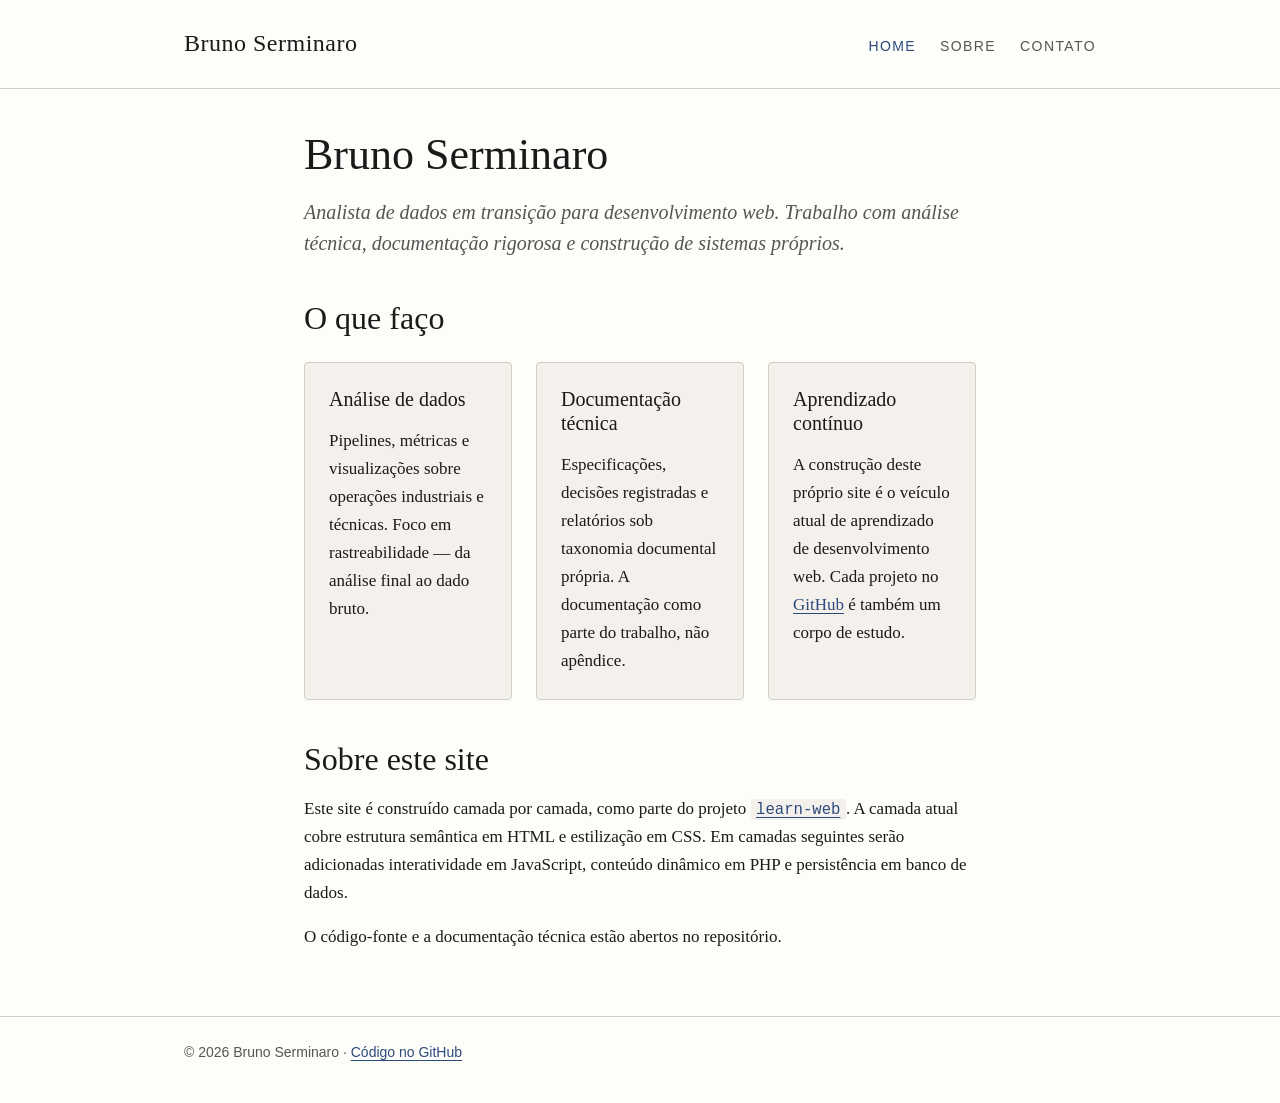
==== src/index.html @ f4f12500 "feat(c1): adiciona páginas estáticas iniciais (home, sobre, contato) Primeira entrega da Camada 1 (S" ====
<!DOCTYPE html>
<html lang="pt-BR">
<head>
  <meta charset="UTF-8">
  <meta name="viewport" content="width=device-width, initial-scale=1.0">
  <title>Bruno Serminaro</title>
  <meta name="description" content="Profissional da área de dados, interessado em se desenvolver nas diversas perspectivas da área: arquitetura, engenharia e análise; sem medo de hands-on , seja um banco de dados, uma página web ou qualquer modelo de machine learning. Documentação técnica rigorosa, análise operacional e construção de sistemas próprios.">
  <link rel="stylesheet" href="css/style.css">
</head>
<body>

<header class="site-header">
  <div class="site-header__inner">
    <p class="site-title">Bruno Serminaro</p>
    <nav class="site-nav" aria-label="Navegação principal">
      <ul>
        <li><a href="index.html" aria-current="page">Home</a></li>
        <li><a href="sobre.html">Sobre</a></li>
        <li><a href="contato.html">Contato</a></li>
      </ul>
    </nav>
  </div>
</header>

<main class="container">

  <h1>Bruno Serminaro</h1>
  <p class="lead">
    Analista de dados em transição para desenvolvimento web.
    Trabalho com análise técnica, documentação rigorosa e construção de sistemas próprios.
  </p>

  <section aria-labelledby="o-que-faco">
    <h2 id="o-que-faco">O que faço</h2>

    <div class="card-grid card-grid--3">
      <article class="card">
        <h3>Análise de dados</h3>
        <p>
          Pipelines, métricas e visualizações sobre operações industriais e técnicas.
          Foco em rastreabilidade — da análise final ao dado bruto.
        </p>
      </article>

      <article class="card">
        <h3>Documentação técnica</h3>
        <p>
          Especificações, decisões registradas e relatórios sob taxonomia documental
          própria. A documentação como parte do trabalho, não apêndice.
        </p>
      </article>

      <article class="card">
        <h3>Aprendizado contínuo</h3>
        <p>
          A construção deste próprio site é o veículo atual de aprendizado de
          desenvolvimento web. Cada projeto no
          <a href="https://github.com/serminaro">GitHub</a> é também um corpo de estudo.
        </p>
      </article>
    </div>
  </section>

  <section aria-labelledby="em-construcao">
    <h2 id="em-construcao">Sobre este site</h2>
    <p>
      Este site é construído camada por camada, como parte do projeto
      <a href="https://github.com/serminaro/learn-web"><code>learn-web</code></a>.
      A camada atual cobre estrutura semântica em HTML e estilização em CSS.
      Em camadas seguintes serão adicionadas interatividade em JavaScript,
      conteúdo dinâmico em PHP e persistência em banco de dados.
    </p>
    <p>
      O código-fonte e a documentação técnica estão abertos no repositório.
    </p>
  </section>

</main>

<footer class="site-footer">
  <div class="container">
    <p>
      © 2026 Bruno Serminaro ·
      <a href="https://github.com/serminaro/learn-web">Código no GitHub</a>
    </p>
  </div>
</footer>

</body>
</html>
---- src/css/style.css ----
@import url("variables.css");

/* =============================================================================
   Reset minimo
   ============================================================================= */
*,
*::before,
*::after {
  box-sizing: border-box;
}

body {
  margin: 0;
}

/* =============================================================================
   Base
   ============================================================================= */
body {
  font-family: var(--font-serif);
  font-size: var(--fs-base);
  line-height: 1.65;
  color: var(--color-text);
  background: var(--color-bg);
  text-rendering: optimizeLegibility;
  -webkit-font-smoothing: antialiased;
}

.container {
  max-width: var(--width-content);
  margin: 0 auto;
  padding: 0 var(--space-md);
}

/* =============================================================================
   Header
   ============================================================================= */
.site-header {
  border-bottom: var(--border-thin);
  padding: var(--space-md) 0;
  margin-bottom: var(--space-lg);
}

.site-header__inner {
  max-width: var(--width-wide);
  margin: 0 auto;
  padding: 0 var(--space-md);
  display: flex;
  justify-content: space-between;
  align-items: baseline;
  flex-wrap: wrap;
  gap: var(--space-sm);
}

.site-title {
  margin: 0;
  font-family: var(--font-serif);
  font-size: var(--fs-large);
  font-weight: normal;
  letter-spacing: 0.5px;
}

/* =============================================================================
   Navegação
   ============================================================================= */
.site-nav ul {
  display: flex;
  gap: var(--space-md);
  list-style: none;
  margin: 0;
  padding: 0;
  flex-wrap: wrap;
}

.site-nav a {
  font-family: var(--font-sans);
  font-size: var(--fs-small);
  text-transform: uppercase;
  letter-spacing: 0.1em;
  color: var(--color-text-muted);
  text-decoration: none;
  transition: color 0.2s;
}

.site-nav a:hover,
.site-nav a:focus,
.site-nav a[aria-current="page"] {
  color: var(--color-accent);
}

/* =============================================================================
   Cabecalhos
   ============================================================================= */
h1,
h2,
h3 {
  font-family: var(--font-serif);
  line-height: 1.2;
  margin-top: var(--space-lg);
  margin-bottom: var(--space-sm);
}

h1 {
  font-size: var(--fs-2xl);
  font-weight: normal;
  margin-top: var(--space-md);
}

h2 {
  font-size: var(--fs-xl);
  font-weight: normal;
}

h3 {
  font-size: var(--fs-large);
  font-weight: normal;
  font-style: italic;
}

/* =============================================================================
   Texto corrente
   ============================================================================= */
p {
  margin: 0 0 var(--space-sm);
}

a {
  color: var(--color-accent);
  text-decoration: underline;
  text-underline-offset: 3px;
  transition: color 0.2s;
}

a:hover,
a:focus {
  color: var(--color-accent-hover);
}

code {
  font-family: var(--font-mono);
  font-size: 0.92em;
  background: var(--color-surface);
  padding: 0.1em 0.35em;
  border-radius: 3px;
}

.lead {
  font-size: var(--fs-medium);
  color: var(--color-text-muted);
  font-style: italic;
  margin-bottom: var(--space-lg);
  line-height: 1.55;
}

/* =============================================================================
   Cards (sem flex tradicional, em grid)
   ============================================================================= */
.card-grid {
  display: grid;
  gap: var(--space-md);
  grid-template-columns: 1fr;
  margin: var(--space-md) 0;
}

.card {
  padding: var(--space-md);
  background: var(--color-surface);
  border-radius: var(--radius);
  border: var(--border-thin);
}

.card h3 {
  margin-top: 0;
  font-style: normal;
  font-size: var(--fs-medium);
}

.card p:last-child {
  margin-bottom: 0;
}

/* =============================================================================
   Listas
   ============================================================================= */
ul.plain {
  list-style: none;
  padding-left: 0;
  margin: var(--space-sm) 0;
}

ul.plain li {
  padding: var(--space-xs) 0;
  border-bottom: var(--border-thin);
}

ul.plain li:last-child {
  border-bottom: none;
}

/* Lista de definição usada na pagina de contato */
.contato dt {
  font-family: var(--font-sans);
  font-size: var(--fs-small);
  text-transform: uppercase;
  letter-spacing: 0.1em;
  color: var(--color-text-muted);
  margin-top: var(--space-md);
}

.contato dd {
  margin: 0;
  font-size: var(--fs-medium);
}

/* =============================================================================
   Footer
   ============================================================================= */
.site-footer {
  margin-top: var(--space-xl);
  padding: var(--space-md) 0;
  border-top: var(--border-thin);
  font-family: var(--font-sans);
  font-size: var(--fs-small);
  color: var(--color-text-muted);
}

.site-footer .container {
  max-width: var(--width-wide);
}

/* =============================================================================
   Responsivo
   ============================================================================= */
@media (min-width: 640px) {
  .card-grid--3 {
    grid-template-columns: repeat(3, 1fr);
  }
}

@media (max-width: 480px) {
  h1 {
    font-size: 2.25rem;
  }

  .site-header__inner {
    flex-direction: column;
    align-items: flex-start;
  }

  .site-nav ul {
    gap: var(--space-sm);
  }
}
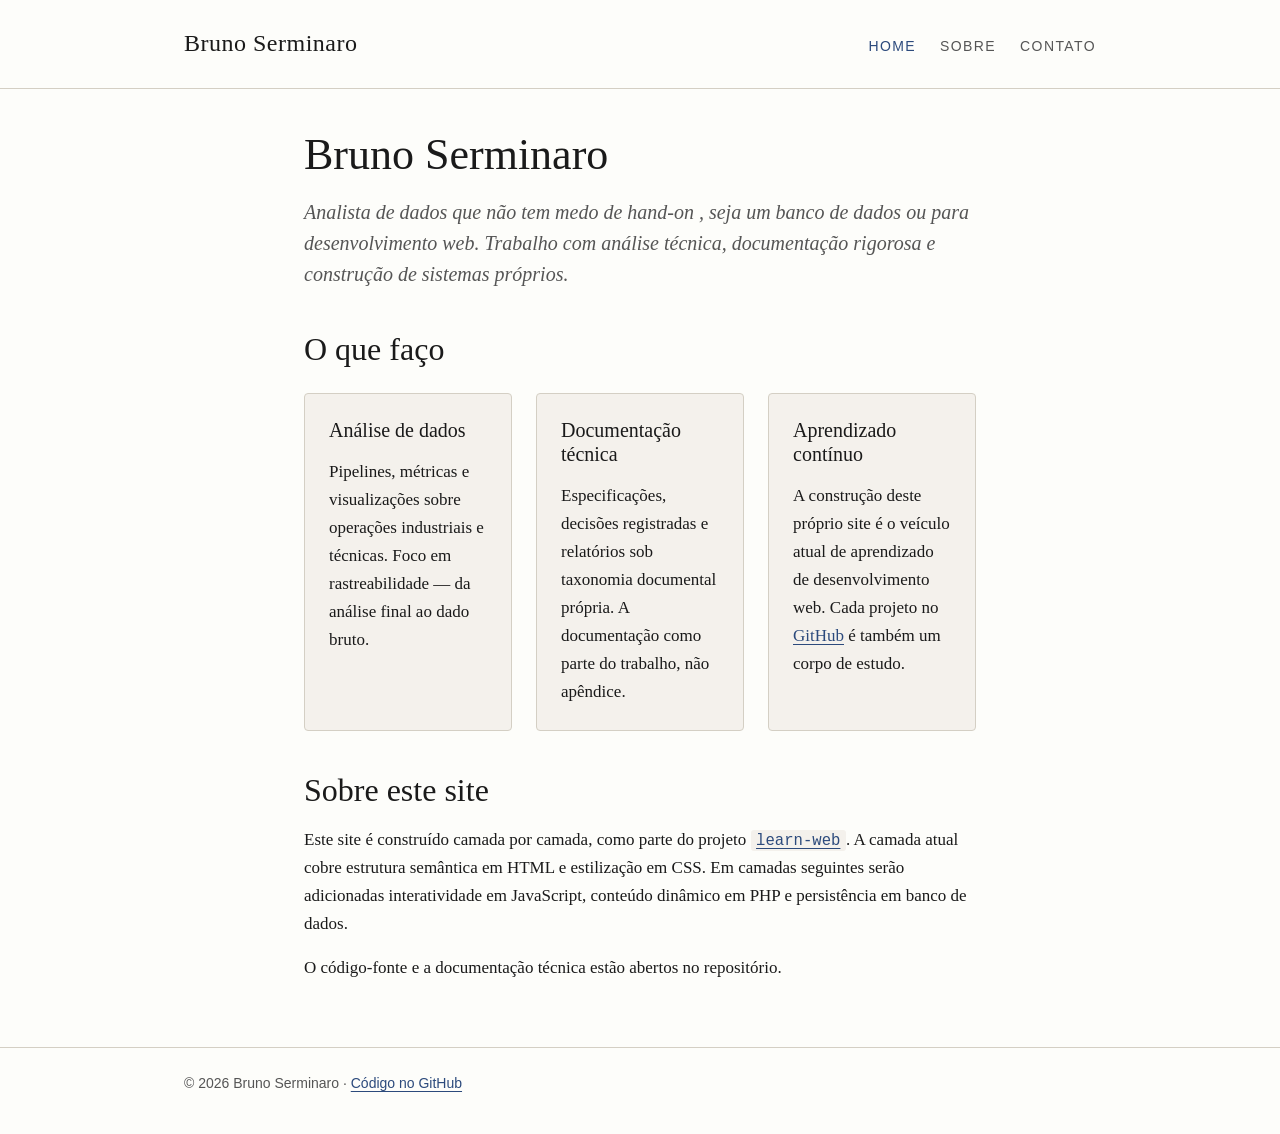
==== commit d147e228: "feat(c1): revisa parágrafo de apresentação na home Co-Authored-By: Claude <noreply@anthropic.com>" ====
--- a/src/index.html
+++ b/src/index.html
@@ -26,7 +26,7 @@
 
   <h1>Bruno Serminaro</h1>
   <p class="lead">
-    Analista de dados em transição para desenvolvimento web.
+    Analista de dados que não tem medo de hand-on , seja um banco de dados ou para desenvolvimento web.
     Trabalho com análise técnica, documentação rigorosa e construção de sistemas próprios.
   </p>
 
